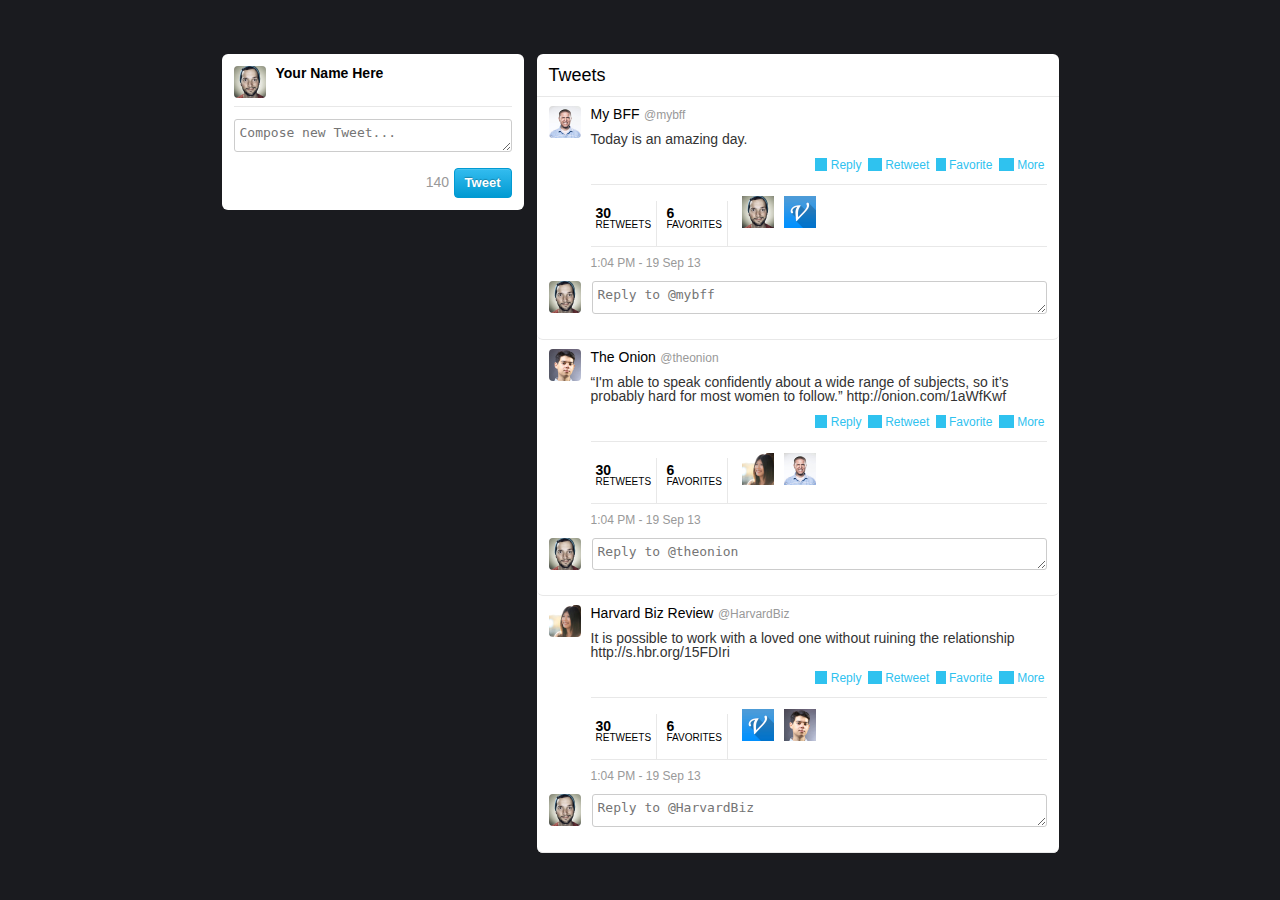
==== twitter-clone-master/index.html @ d469d6c0 "Initial commit" ====
<!DOCTYPE html>
<html lang="en-US">
	<head>
		<meta charset="UTF-8" />
    <meta name="viewport" content="width=device-width, initial-scale=1.0, maximum-scale=1.0" />

		<link rel="stylesheet" href="css/styles.css" type="text/css" />
	</head>
	<body>
		<div id="page-container">
			<div id="dashboard">
				<div id="profile-summary">
					<div class="content">
						<img class='avatar' src='img/alagoon.jpg' />
						<p>Your Name Here</p>
					</div>
				</div>
				<div id="tweet-content">

					<!-- STEP 2: When the user clicks on the textarea, the textarea should double in size and the character count and Tweet buttons should be revealed. -->
					<!-- HINT: jQuery ".on" eventHandler -->
					<textarea class="tweet-compose" placeholder="Compose new Tweet..."/></textarea>

					<!-- STEP 1: Initially, the Tweet button and the character count button below should be hidden. -->
					<!-- HINT: Use CSS -->
					<div id="tweet-controls">

						<!-- STEP 3: As the user types the character count should decrease. Once it hits 10 character or less the count should turn red -->
						<!-- HINT: jQuery keypress events (keypress, keydown, keyup, etc) -->
						<div id="char-count">140</div>

						<!-- STEP 4: If the user puts in more than 140 characters, the tweet button should be disabled (and re-enabled when there are <= 140 chars) -->
						<!-- HINT: javascript length method -->
						<button class="button" id="tweet-submit">Tweet</button>
					</div>
				</div>
			</div>
			<div id="main">
				<h2>Tweets</h2>
				<div id="stream">

					<!-- STEP 5: When the user successfully inputs characters and clicks the “Tweet” button, a new tweet should be created and added to the tweet stream in the main column, using the user’s fake profile image in the top left and username/fullname. -->
					<!-- HINT: jQuery ".prepend" method -->
					<div class="tweet">
						<div class="content">
							<img class="avatar" src="img/damenleeturks.jpg" />
							<strong class="fullname">My BFF</strong>
							<span class="username">@mybff</span>

							<!-- BLACK DIAMOND: Implement the icons for when a tweet is favorited/retweeted in the upper right of the tweet. -->
							<!-- HINT: Add to what you created in Step 5 -->
							<p class="tweet-text">Today is an amazing day.</p>

							<!-- STEP 6: The tweet actions below should only show up when you hover over the tweet. Otherwise, they should be hidden. -->
							<!-- HINT: CSS ":hover" pseudo element -->
							<div class="tweet-actions">
								<ul>
									<li><span class="icon action-reply"></span> Reply</li>
									<li><span class="icon action-retweet"></span> Retweet</li>
									<li><span class="icon action-favorite"></span> Favorite</li>
									<li><span class="icon action-more"></span> More</li>
								</ul>
							</div>

							<!-- STEP 7: The Retweets/timestamp/Reply areas below should also be hidden by default. These should only expand if you click on the tweet. Use a jQuery animation to accomplish the reveal, similar to how it’s done on Twitter.com -->
							<!-- HINT: jQuery ".on" eventHandler -->
							<div class="stats">
								<div class="retweets">
									<p class="num-retweets">30</p>
									<p>RETWEETS</p>
								</div>
								<div class="favorites">
									<p class="num-favorites">6</p>
									<p>FAVORITES</p>
								</div>
								<div class="users-interact">
									<div>

										<!-- BLACK DIAMOND: Implement the Bootstrap tooltips for when you hover over a user’s avatar image -->
										<!-- HINT: Bootstrap has good documentation =) -->
										<img src="img/alagoon.jpg" />
										<img src="img/vklimenko.jpg" />
									</div>
								</div>

								<!-- BLACK DIAMOND: Make the timestamp below similar to how they look on Twitter (1h, 18m, 1m) and use the jQuery timeago plugin to make them automatic. -->
								<!-- HINT: Refer to timeago documentation -->
								<div class="time">
									1:04 PM - 19 Sep 13
								</div>
							</div>
							<div class="reply">
								<img class="avatar" src="img/alagoon.jpg" />
								<textarea class="tweet-compose" placeholder="Reply to @mybff"/></textarea>
							</div>
						</div>
					</div><!-- .tweet -->

					<div class="tweet">
						<div class="content">
							<img class="avatar" src="img/funwatercat.jpg" />
							<strong class="fullname">The Onion</strong>
							<span class="username">@theonion</span>
							<p class="tweet-text">“I'm able to speak confidently about a wide range of subjects, so it’s probably hard for most women to follow.” http://onion.com/1aWfKwf </p>
							<div class="tweet-actions">
								<ul>
									<li><span class="icon action-reply"></span> Reply</li>
									<li><span class="icon action-retweet"></span> Retweet</li>
									<li><span class="icon action-favorite"></span> Favorite</li>
									<li><span class="icon action-more"></span> More</li>
								</ul>
							</div>
							<div class="stats">
								<div class="retweets">
									<p class="num-retweets">30</p>
									<p>RETWEETS</p>
								</div>
								<div class="favorites">
									<p class="num-favorites">6</p>
									<p>FAVORITES</p>
								</div>
								<div class="users-interact">
									<div>
										<img src="img/jennyshen.jpg" />
										<img src="img/damenleeturks.jpg" />
									</div>
								</div>
								<div class="time">
									1:04 PM - 19 Sep 13
								</div>
							</div>
							<div class="reply">
								<img class="avatar" src="img/alagoon.jpg" />
								<textarea class="tweet-compose" placeholder="Reply to @theonion"/></textarea>
							</div>
						</div>
					</div><!-- .tweet -->

					<div class="tweet">
						<div class="content">
							<img class="avatar" src="img/jennyshen.jpg" />
							<strong class="fullname">Harvard Biz Review</strong>
							<span class="username">@HarvardBiz</span>
							<p class="tweet-text">It is possible to work with a loved one without ruining the relationship http://s.hbr.org/15FDIri </p>
							<div class="tweet-actions">
								<ul>
									<li><span class="icon action-reply"></span> Reply</li>
									<li><span class="icon action-retweet"></span> Retweet</li>
									<li><span class="icon action-favorite"></span> Favorite</li>
									<li><span class="icon action-more"></span> More</li>
								</ul>
							</div>
							<div class="stats">
								<div class="retweets">
									<p class="num-retweets">30</p>
									<p>RETWEETS</p>
								</div>
								<div class="favorites">
									<p class="num-favorites">6</p>
									<p>FAVORITES</p>
								</div>
								<div class="users-interact">
									<div>
										<img src="img/vklimenko.jpg" />
										<img src="img/funwatercat.jpg" />
									</div>
								</div>
								<div class="time">
									1:04 PM - 19 Sep 13
								</div>
							</div>
							<div class="reply">
								<img class="avatar" src="img/alagoon.jpg" />
								<textarea class="tweet-compose" placeholder="Reply to @HarvardBiz"/></textarea>
							</div>
						</div>
					</div><!-- .tweet -->
				</div><!-- #stream -->
			</div><!-- #main -->
		</div><!-- #page-container -->
	</body>
</html>
---- twitter-clone-master/css/styles.css ----
/*

Things to remember:

1. Always use proper indentation in your css and html
2. An "#" selector or 'id' will override a '.' selector or 'class'
3. A '.' selector will override a native selector, like 'div'

*/


/* Eric Meyer's Reset CSS v2.0 - http://cssreset.com */
html,body,div,span,applet,object,iframe,h1,h2,h3,h4,h5,h6,p,blockquote,pre,a,abbr,acronym,address,big,cite,code,del,dfn,em,img,ins,kbd,q,s,samp,small,strike,strong,sub,sup,tt,var,b,u,i,center,dl,dt,dd,ol,ul,li,fieldset,form,label,legend,table,caption,tbody,tfoot,thead,tr,th,td,article,aside,canvas,details,embed,figure,figcaption,footer,header,hgroup,menu,nav,output,ruby,section,summary,time,mark,audio,video{border:0;font-size:100%;font:inherit;vertical-align:baseline;margin:0;padding:0}article,aside,details,figcaption,figure,footer,header,hgroup,menu,nav,section{display:block}body{line-height:1}ol,ul{list-style:none}blockquote,q{quotes:none}blockquote:before,blockquote:after,q:before,q:after{content:none}table{border-collapse:collapse;border-spacing:0}

body {
	background-image: url(https://abs.twimg.com/images/themes/theme9/bg.gif);
	background-repeat: no-repeat;
	background-color: #1A1B1F;
	font-family: "Helvetica Neue",Arial,sans-serif;
}

/* GLOBAL ELEMENTS */
.avatar {
	width: 32px;
	height: 32px;
	border-radius: 4px;
}
.button {
	color: #fff;
	text-shadow: 0 -1px 1px rgba(0,0,0,.25);
	background-color: #019ad2;
	background-repeat: repeat-x;
	background-image: -moz-linear-gradient(#33bcef,#019ad2);
	background-image: -ms-linear-gradient(#33bcef,#019ad2);
	background-image: -webkit-gradient(linear,left top,left bottom,color-stop(0%,#33bcef),color-stop(100%,#019ad2));
	background-image: -webkit-linear-gradient(#33bcef,#019ad2);
	background-image: -o-linear-gradient(#33bcef,#019ad2);
	background-image: linear-gradient(#33bcef,#019ad2);
	filter: progid:DXImageTransform.Microsoft.gradient(startColorstr='#33bcef',endColorstr='#019ad2',GradientType=0);
	border-color: #057ed0;
	-webkit-box-shadow: inset 0 1px 0 rgba(255,255,255,.1);
	box-shadow: inset 0 1px 0 rgba(255,255,255,.1);;
	display: inline-block;
	padding: 5px 10px;
	font-size: 13px;
	font-weight: bold;
	line-height: 18px;
	border: 1px solid #019ad2;
	cursor: pointer;
	border-radius: 4px;
}
.button:disabled {
	color: #777;
	text-shadow: 0 1px 1px rgba(255,255,255,.75);
	cursor: default;
	border: 1px solid #ccc;
	border-radius: 4px;
	background-color: #ddd;
	background-image: none;
	filter: alpha(opacity=65);
	opacity: .65;
	-webkit-box-shadow: none;
	box-shadow: none;background: #f5f5f5;
	padding: 5px 10px;
	font-size: 13px;
	font-weight: bold;
}

/* PAGE STRUCTURE */
#page-container {
	padding: 54px 14px 15px;
	margin: 0 auto;
	width: 837px;
}
#main {
	float: right;
	width: 522px;
	background-color: white;
	border-radius: 6px;
}
	#main h2 {
		font-size: 18px;
		padding: 12px;
		border-bottom: 1px solid #e8e8e8;
	}

/* DASHBOARD */
#dashboard {
	border-radius: 6px;
	background-color: white;
	float: left;
	width: 302px;
}
	/* Profile */
	#profile-summary, #tweet-content {
		padding: 12px;
	}
		#profile-summary .avatar {
			position: absolute;
			top: 0;
			left: 0;
		}
		#profile-summary .content {
			position: relative;
			border-bottom: 1px solid #e8e8e8;
			min-height: 40px;
		}
		#profile-summary .content p {
			margin-left: 42px;
			font-weight: bold;
			font-size: 14px;
			text-shadow: 0 1px 0 #fff;
		}

		#tweet-content {
			padding-top: 0;
		}

	/* Compose Tweet */
	.tweet-compose {
		width: 100%;
		height: 2.5em;
		font-size: 13px;
		padding: 5px;
		border: 1px solid #ccc;
		border-radius: 3px;
		margin-bottom: 1em;
		box-sizing: border-box;
	}
		#tweet-controls {
			text-align: right;
		}
			#tweet-controls div {
				display: inline-block;
			}
			#char-count {
				font-size: 14px;
				color: #999;
				text-shadow: 0 1px 1px rgba(255,255,255,.75);
			}

/* TWEET */
.tweet {
	clear: both;
	padding: 9px 12px;
	border-bottom: 1px solid #e8e8e8;
	min-height: 60px;
	border-radius: 6px;
}

	.tweet .avatar {
		float: left;
		margin-right: 10px;
	}
	.tweet .fullname {
		font-size: 14px;
	}
	.tweet .username {
		font-size: 12px;
		color: #999;
	}
	.tweet-text {
		font-size: 14px;
		color: #333;
		margin: 10px 0;
		padding-left: 42px;
	}

	.tweet-actions {
		text-align: right;
	}
		.tweet-actions ul {
			list-style-type: none;
		}
			.tweet-actions li {
				display: inline-block;
				font-size: 12px;
				color: #2FC2EF;
				cursor: pointer;
				margin-right: 2px;
			}

	.icon {
		color: #2FC2EF;
		background-color: #2FC2EF;
		width: 12px;
		height: 13px;
		display: inline-block;
		vertical-align: text-top;
		background-repeat: no-repeat;
		background-image: url(https://abs.twimg.com/a/1379560497/t1/img/twitter_web_sprite_icons.png);
	}

	.action-reply {
		background-position: 0 -190px;
	}
	.action-retweet {
		background-position: -20px -190px;
		width: 14px;
		height: 13px;
	}
	.action-favorite {
		background-position: -40px -190px;
		width: 10px;
	}
	.action-more {
		background-position: -280px -190px;
		width: 15px;
	}

	.stats {
		margin: 12px 0 12px 42px;
		border-top: 1px solid #e8e8e8;
	}
		.stats, .stats div {
			box-sizing: border-box;
		}
		.num-retweets, .num-favorites {
			font-weight: bold;
			font-size: 14px;
			text-align: left;
		}
		.users-interact, .retweets, .favorites {
			display: inline-block;
			height: 45px;
			text-align: center;
			box-sizing: border-box;
			padding: 5px;
			padding-bottom: 8px;
		}

		.retweets, .favorites {
			font-size: 10px;
			border-right: 1px solid #e8e8e8;
		}

		.users-interact img {
			margin-top: 6px;
			margin-left: 5px;
			width: 32px; height: 32px;
		}

		.time {
			clear: both;
			font-size: 12px;
			color: #999;
			border-top: 1px solid #e8e8e8;
			padding-top: 10px;
		}

		.reply {
			position: relative;
			clear: both;
			padding-left: 43px;
		}
			.reply .avatar {
				position: absolute;
				top: 0;
				left: 0;
			}
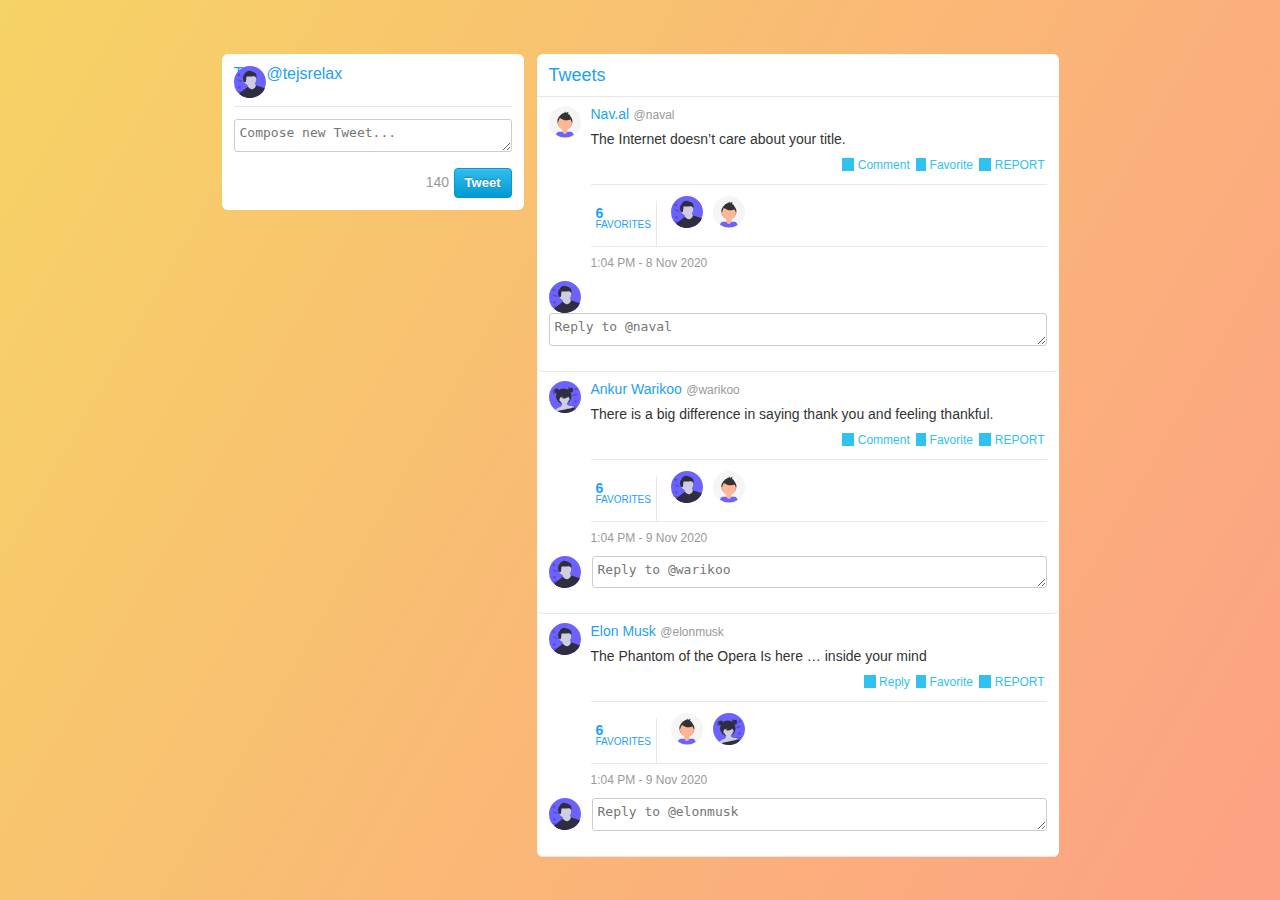
==== commit 5cb1209c: "A" ====
--- a/twitter-clone-master/index.html
+++ b/twitter-clone-master/index.html
@@ -11,8 +11,10 @@
 			<div id="dashboard">
 				<div id="profile-summary">
 					<div class="content">
-						<img class='avatar' src='img/alagoon.jpg' />
-						<p>Your Name Here</p>
+						<img class='avatar' src='img/a.svg' />
+						<strong class="fullname">Tejs</strong>
+						<span class="username">@tejsrelax</span>
+
 					</div>
 				</div>
 				<div id="tweet-content">
@@ -29,7 +31,7 @@
 						<!-- HINT: jQuery keypress events (keypress, keydown, keyup, etc) -->
 						<div id="char-count">140</div>
 
-						<!-- STEP 4: If the user puts in more than 140 characters, the tweet button should be disabled (and re-enabled when there are <= 140 chars) -->
+						<!-- STEP 4: If the user puts in MORE than 140 characters, the tweet button should be disabled (and re-enabled when there are <= 140 chars) -->
 						<!-- HINT: javascript length method -->
 						<button class="button" id="tweet-submit">Tweet</button>
 					</div>
@@ -43,32 +45,27 @@
 					<!-- HINT: jQuery ".prepend" method -->
 					<div class="tweet">
 						<div class="content">
-							<img class="avatar" src="img/damenleeturks.jpg" />
-							<strong class="fullname">My BFF</strong>
-							<span class="username">@mybff</span>
+							<img class="avatar" src="img/c.svg" />
+							<strong class="fullname">Nav.al</strong>
+							<span class="username">@naval</span>
 
 							<!-- BLACK DIAMOND: Implement the icons for when a tweet is favorited/retweeted in the upper right of the tweet. -->
 							<!-- HINT: Add to what you created in Step 5 -->
-							<p class="tweet-text">Today is an amazing day.</p>
+							<p class="tweet-text">The Internet doesn’t care about your title.</p>
 
 							<!-- STEP 6: The tweet actions below should only show up when you hover over the tweet. Otherwise, they should be hidden. -->
 							<!-- HINT: CSS ":hover" pseudo element -->
 							<div class="tweet-actions">
 								<ul>
-									<li><span class="icon action-reply"></span> Reply</li>
-									<li><span class="icon action-retweet"></span> Retweet</li>
+									<li><span class="icon action-reply"></span> Comment</li>
 									<li><span class="icon action-favorite"></span> Favorite</li>
-									<li><span class="icon action-more"></span> More</li>
+									<li><span class="icon action-REPORT"></span> REPORT</li>
 								</ul>
 							</div>
 
 							<!-- STEP 7: The Retweets/timestamp/Reply areas below should also be hidden by default. These should only expand if you click on the tweet. Use a jQuery animation to accomplish the reveal, similar to how it’s done on Twitter.com -->
 							<!-- HINT: jQuery ".on" eventHandler -->
 							<div class="stats">
-								<div class="retweets">
-									<p class="num-retweets">30</p>
-									<p>RETWEETS</p>
-								</div>
 								<div class="favorites">
 									<p class="num-favorites">6</p>
 									<p>FAVORITES</p>
@@ -76,102 +73,90 @@
 								<div class="users-interact">
 									<div>
 
-										<!-- BLACK DIAMOND: Implement the Bootstrap tooltips for when you hover over a user’s avatar image -->
-										<!-- HINT: Bootstrap has good documentation =) -->
-										<img src="img/alagoon.jpg" />
-										<img src="img/vklimenko.jpg" />
+										<img src="img/a.svg" />
+										<img src="img/c.svg" />
 									</div>
 								</div>
 
-								<!-- BLACK DIAMOND: Make the timestamp below similar to how they look on Twitter (1h, 18m, 1m) and use the jQuery timeago plugin to make them automatic. -->
-								<!-- HINT: Refer to timeago documentation -->
 								<div class="time">
-									1:04 PM - 19 Sep 13
+									1:04 PM - 8 Nov 2020
 								</div>
 							</div>
-							<div class="reply">
-								<img class="avatar" src="img/alagoon.jpg" />
-								<textarea class="tweet-compose" placeholder="Reply to @mybff"/></textarea>
+							<div class="Comment">
+								<img class="avatar" src="img/a.svg" />
+								<textarea class="tweet-compose" placeholder="Reply to @naval"/></textarea>
 							</div>
 						</div>
 					</div><!-- .tweet -->
 
 					<div class="tweet">
 						<div class="content">
-							<img class="avatar" src="img/funwatercat.jpg" />
-							<strong class="fullname">The Onion</strong>
-							<span class="username">@theonion</span>
-							<p class="tweet-text">“I'm able to speak confidently about a wide range of subjects, so it’s probably hard for most women to follow.” http://onion.com/1aWfKwf </p>
+							<img class="avatar" src="img/b.svg" />
+							<strong class="fullname">Ankur Warikoo</strong>
+							<span class="username">@warikoo</span>
+							<p class="tweet-text">There is a big difference in saying thank you and feeling thankful. </p>
 							<div class="tweet-actions">
 								<ul>
-									<li><span class="icon action-reply"></span> Reply</li>
-									<li><span class="icon action-retweet"></span> Retweet</li>
+									<li><span class="icon action-reply"></span> Comment</li>
 									<li><span class="icon action-favorite"></span> Favorite</li>
-									<li><span class="icon action-more"></span> More</li>
+									<li><span class="icon action-REPORT"></span> REPORT</li>
 								</ul>
 							</div>
 							<div class="stats">
-								<div class="retweets">
-									<p class="num-retweets">30</p>
-									<p>RETWEETS</p>
-								</div>
+
 								<div class="favorites">
 									<p class="num-favorites">6</p>
 									<p>FAVORITES</p>
 								</div>
 								<div class="users-interact">
 									<div>
-										<img src="img/jennyshen.jpg" />
-										<img src="img/damenleeturks.jpg" />
+										<img src="img/a.svg" />
+										<img src="img/c.svg" />
 									</div>
 								</div>
 								<div class="time">
-									1:04 PM - 19 Sep 13
+									1:04 PM - 9 Nov 2020
 								</div>
 							</div>
 							<div class="reply">
-								<img class="avatar" src="img/alagoon.jpg" />
-								<textarea class="tweet-compose" placeholder="Reply to @theonion"/></textarea>
+								<img class="avatar" src="img/a.svg" />
+								<textarea class="tweet-compose" placeholder="Reply to @warikoo"/></textarea>
 							</div>
 						</div>
 					</div><!-- .tweet -->
 
 					<div class="tweet">
 						<div class="content">
-							<img class="avatar" src="img/jennyshen.jpg" />
-							<strong class="fullname">Harvard Biz Review</strong>
-							<span class="username">@HarvardBiz</span>
-							<p class="tweet-text">It is possible to work with a loved one without ruining the relationship http://s.hbr.org/15FDIri </p>
+							<img class="avatar" src="img/a.svg" />
+							<strong class="fullname">Elon Musk</strong>
+							<span class="username">@elonmusk</span>
+							<p class="tweet-text">The Phantom of the Opera
+								Is here … inside your mind</p>
 							<div class="tweet-actions">
 								<ul>
 									<li><span class="icon action-reply"></span> Reply</li>
-									<li><span class="icon action-retweet"></span> Retweet</li>
 									<li><span class="icon action-favorite"></span> Favorite</li>
-									<li><span class="icon action-more"></span> More</li>
+									<li><span class="icon action-REPORT"></span> REPORT</li>
 								</ul>
 							</div>
 							<div class="stats">
-								<div class="retweets">
-									<p class="num-retweets">30</p>
-									<p>RETWEETS</p>
-								</div>
 								<div class="favorites">
 									<p class="num-favorites">6</p>
 									<p>FAVORITES</p>
 								</div>
 								<div class="users-interact">
 									<div>
-										<img src="img/vklimenko.jpg" />
-										<img src="img/funwatercat.jpg" />
+										<img src="img/c.svg" />
+										<img src="img/b.svg" />
 									</div>
 								</div>
 								<div class="time">
-									1:04 PM - 19 Sep 13
+									1:04 PM - 9 Nov 2020
 								</div>
 							</div>
 							<div class="reply">
-								<img class="avatar" src="img/alagoon.jpg" />
-								<textarea class="tweet-compose" placeholder="Reply to @HarvardBiz"/></textarea>
+								<img class="avatar" src="img/a.svg" />
+								<textarea class="tweet-compose" placeholder="Reply to @elonmusk"/></textarea>
 							</div>
 						</div>
 					</div><!-- .tweet -->
--- a/twitter-clone-master/css/styles.css
+++ b/twitter-clone-master/css/styles.css
@@ -13,10 +13,10 @@
 html,body,div,span,applet,object,iframe,h1,h2,h3,h4,h5,h6,p,blockquote,pre,a,abbr,acronym,address,big,cite,code,del,dfn,em,img,ins,kbd,q,s,samp,small,strike,strong,sub,sup,tt,var,b,u,i,center,dl,dt,dd,ol,ul,li,fieldset,form,label,legend,table,caption,tbody,tfoot,thead,tr,th,td,article,aside,canvas,details,embed,figure,figcaption,footer,header,hgroup,menu,nav,output,ruby,section,summary,time,mark,audio,video{border:0;font-size:100%;font:inherit;vertical-align:baseline;margin:0;padding:0}article,aside,details,figcaption,figure,footer,header,hgroup,menu,nav,section{display:block}body{line-height:1}ol,ul{list-style:none}blockquote,q{quotes:none}blockquote:before,blockquote:after,q:before,q:after{content:none}table{border-collapse:collapse;border-spacing:0}
 
 body {
-	background-image: url(https://abs.twimg.com/images/themes/theme9/bg.gif);
-	background-repeat: no-repeat;
-	background-color: #1A1B1F;
-	font-family: "Helvetica Neue",Arial,sans-serif;
+  background-image: linear-gradient(120deg, #f6d365 0%, #fda085 100%);
+  color: #1DA1F2;
+  font-family: "Poppins", sans-serif;
+  min-height: 100vh;
 }
 
 /* GLOBAL ELEMENTS */
@@ -194,11 +194,7 @@
 	.action-reply {
 		background-position: 0 -190px;
 	}
-	.action-retweet {
-		background-position: -20px -190px;
-		width: 14px;
-		height: 13px;
-	}
+
 	.action-favorite {
 		background-position: -40px -190px;
 		width: 10px;
